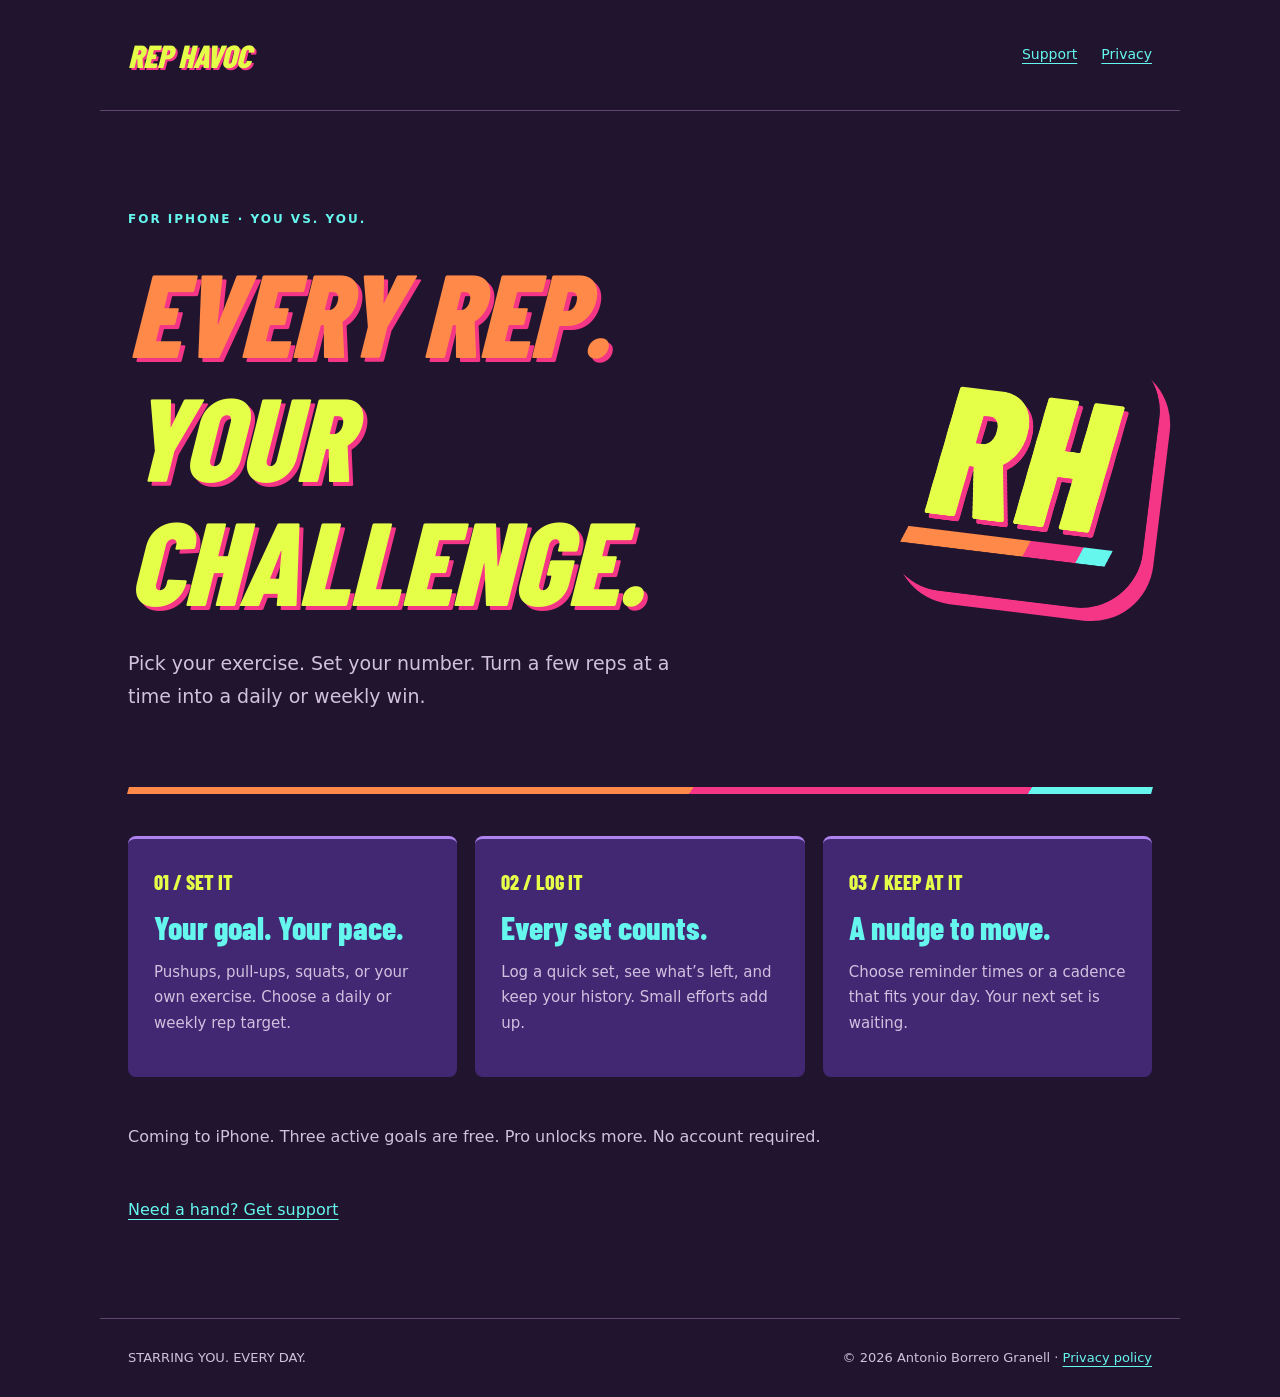
==== index.html @ 08b7188a "Add RepHavoc landing, support and privacy pages" ====
<!doctype html>
<html lang="en"><head><meta charset="utf-8"><meta name="viewport" content="width=device-width,initial-scale=1"><title>RepHavoc — You vs. you.</title><meta name="description" content="Daily and weekly fitness challenges. Set a rep goal, log your sets, and keep showing up. RepHavoc for iPhone."><link rel="icon" href="./assets/icon.png"><link rel="stylesheet" href="./styles.css"></head>
<body><header><a class="brand" href="./">REP HAVOC</a><nav aria-label="Main"><a href="./support.html">Support</a><a href="./privacy.html">Privacy</a></nav></header>
<main><section class="hero"><div><div class="eyebrow">For iPhone · You vs. you.</div><h1><span>Every rep.</span><br>Your challenge.</h1><p>Pick your exercise. Set your number. Turn a few reps at a time into a daily or weekly win.</p></div><img class="icon" src="./assets/icon.png" alt="RepHavoc RH app icon" width="260" height="260"></section><div class="stripe" aria-hidden="true"></div>
<section class="cards" aria-label="How it works"><article class="card"><span class="number">01 / SET IT</span><h2>Your goal. Your pace.</h2><p>Pushups, pull-ups, squats, or your own exercise. Choose a daily or weekly rep target.</p></article><article class="card"><span class="number">02 / LOG IT</span><h2>Every set counts.</h2><p>Log a quick set, see what’s left, and keep your history. Small efforts add up.</p></article><article class="card"><span class="number">03 / KEEP AT IT</span><h2>A nudge to move.</h2><p>Choose reminder times or a cadence that fits your day. Your next set is waiting.</p></article></section>
<p class="availability">Coming to iPhone. Three active goals are free. Pro unlocks more. No account required.</p><p><a href="./support.html">Need a hand? Get support</a></p></main>
<footer><span>STARRING YOU. EVERY DAY.</span><span>© 2026 Antonio Borrero Granell · <a href="./privacy.html">Privacy policy</a></span></footer></body></html>
---- styles.css ----
@font-face{font-family:Barlow;src:url('./assets/display.ttf') format('truetype');font-weight:800;font-display:swap}
:root{color-scheme:dark;--bg:#21142f;--card:#422773;--yellow:#e5ff49;--pink:#f53686;--cyan:#65f7ed;--orange:#ff8948;--text:#fff6e9;--muted:#d1c1df}
*{box-sizing:border-box}body{margin:0;background:var(--bg);color:var(--text);font-family:system-ui,sans-serif;line-height:1.7}a{color:var(--cyan);text-underline-offset:4px}a:focus-visible{outline:3px solid var(--yellow);outline-offset:6px}header,main,footer{max-width:1080px;margin:auto;padding:28px}header{display:flex;justify-content:space-between;align-items:center;gap:24px;border-bottom:1px solid #60466f}.brand{font-family:Barlow,sans-serif;font-size:32px;color:var(--yellow);text-shadow:2px 2px var(--pink);text-decoration:none;font-style:italic}nav{display:flex;gap:24px;flex-wrap:wrap}nav a{font-size:14px}.hero{display:grid;grid-template-columns:1fr 260px;gap:60px;align-items:center;padding:70px 0 56px}.eyebrow{color:var(--cyan);text-transform:uppercase;font-size:12px;font-weight:800;letter-spacing:2px}h1,h2,h3{line-height:1.05}h1{font-family:Barlow,sans-serif;font-size:clamp(64px,10vw,118px);font-style:italic;text-transform:uppercase;letter-spacing:-1px;margin:20px 0 26px;color:var(--yellow);text-shadow:4px 4px var(--pink)}h1 span{color:var(--orange)}.hero p{max-width:550px;color:var(--muted);font-size:19px}.icon{width:100%;border-radius:24%;transform:rotate(7deg);box-shadow:12px 12px 0 var(--pink)}.stripe{height:7px;background:linear-gradient(110deg,var(--orange) 55%,var(--pink) 55% 88%,var(--cyan) 88%);transform:skewX(-15deg);margin-bottom:42px}.cards{display:grid;grid-template-columns:repeat(3,1fr);gap:18px}.card{padding:26px;background:var(--card);border-top:3px solid #ae82ee;border-radius:8px}.card h2{font-family:Barlow,sans-serif;font-size:32px;color:var(--cyan);margin:12px 0}.card p{color:var(--muted);font-size:15px}.number{font-family:Barlow,sans-serif;color:var(--yellow);font-size:20px}.availability{padding:30px 0;color:var(--muted)}.document{max-width:780px;padding-top:50px}.document h1{font-size:64px;text-shadow:2px 2px var(--pink)}.document h2{font-family:Barlow,sans-serif;color:var(--cyan);font-size:32px;margin-top:40px}.document p{color:var(--muted)}footer{border-top:1px solid #60466f;margin-top:50px;display:flex;justify-content:space-between;gap:24px;font-size:13px;color:var(--muted)}@media(max-width:650px){header,main,footer{padding:22px}header{align-items:flex-start;flex-direction:column;gap:12px}.hero{grid-template-columns:1fr;padding:38px 0;gap:24px}.hero .icon{width:110px;grid-row:1;justify-self:end}.hero h1{margin-top:12px}.cards{grid-template-columns:1fr}.document h1{font-size:50px}footer{flex-direction:column}}
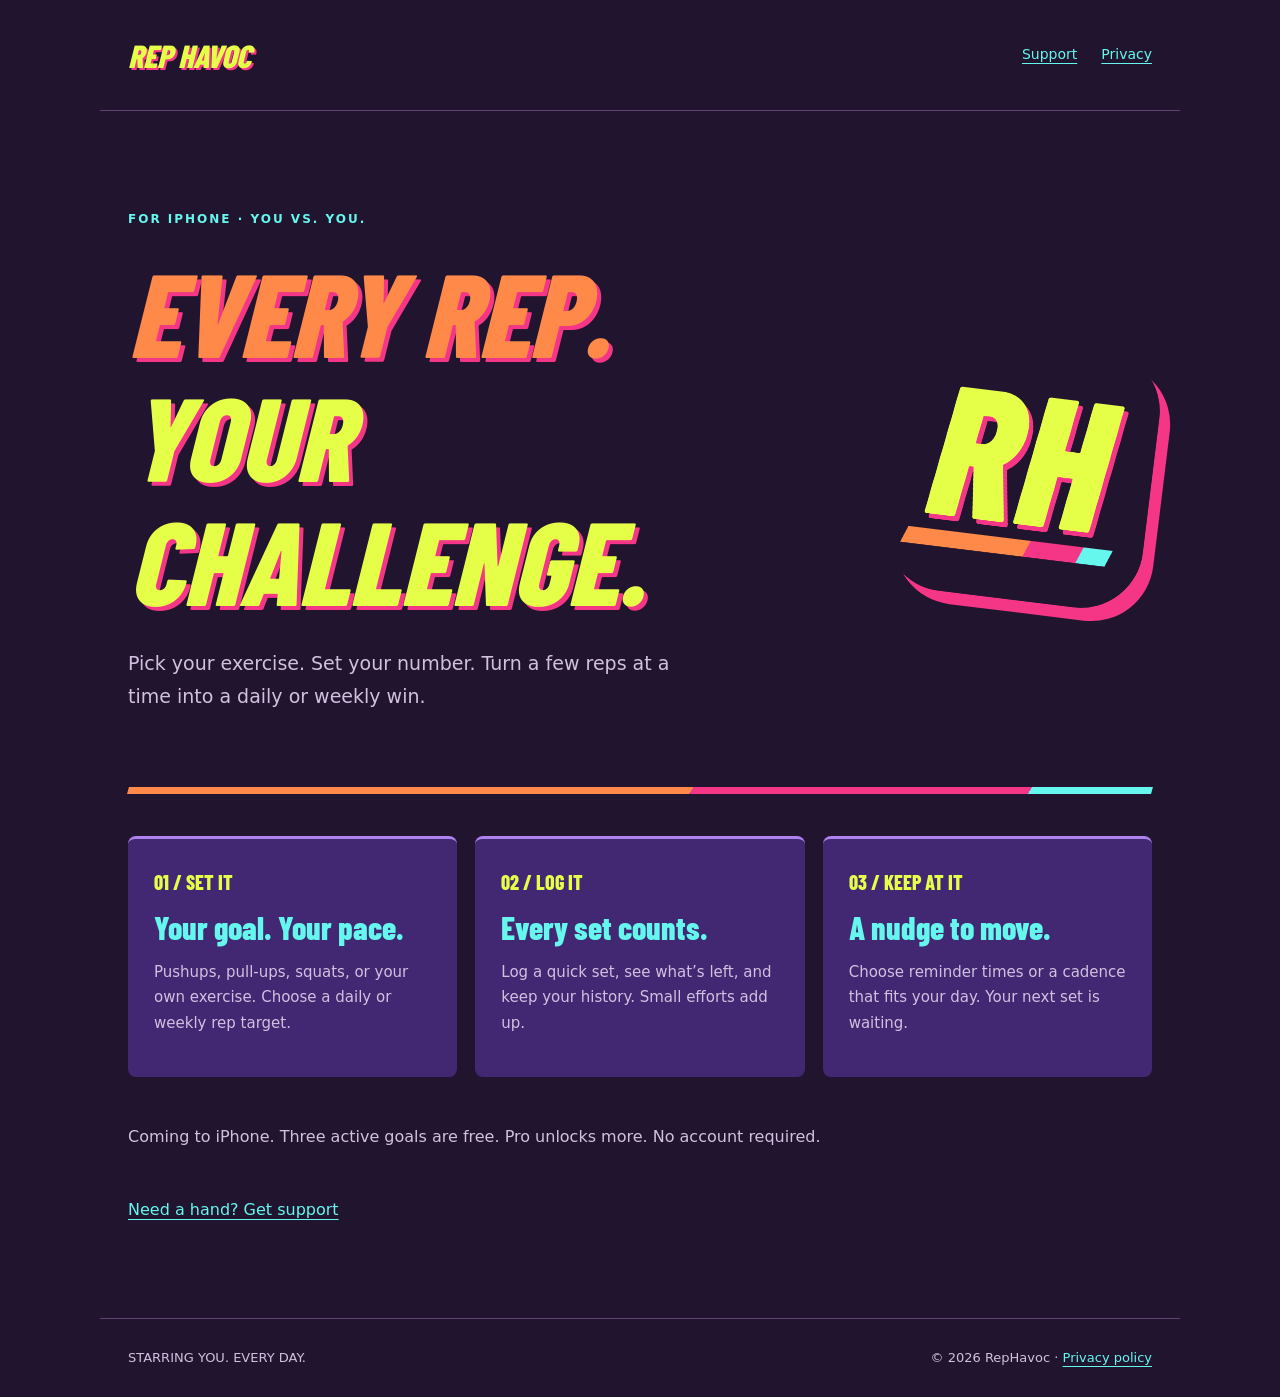
==== commit 80847de5: "Use RepHavoc branding throughout website" ====
--- a/index.html
+++ b/index.html
@@ -4,4 +4,4 @@
 <main><section class="hero"><div><div class="eyebrow">For iPhone · You vs. you.</div><h1><span>Every rep.</span><br>Your challenge.</h1><p>Pick your exercise. Set your number. Turn a few reps at a time into a daily or weekly win.</p></div><img class="icon" src="./assets/icon.png" alt="RepHavoc RH app icon" width="260" height="260"></section><div class="stripe" aria-hidden="true"></div>
 <section class="cards" aria-label="How it works"><article class="card"><span class="number">01 / SET IT</span><h2>Your goal. Your pace.</h2><p>Pushups, pull-ups, squats, or your own exercise. Choose a daily or weekly rep target.</p></article><article class="card"><span class="number">02 / LOG IT</span><h2>Every set counts.</h2><p>Log a quick set, see what’s left, and keep your history. Small efforts add up.</p></article><article class="card"><span class="number">03 / KEEP AT IT</span><h2>A nudge to move.</h2><p>Choose reminder times or a cadence that fits your day. Your next set is waiting.</p></article></section>
 <p class="availability">Coming to iPhone. Three active goals are free. Pro unlocks more. No account required.</p><p><a href="./support.html">Need a hand? Get support</a></p></main>
-<footer><span>STARRING YOU. EVERY DAY.</span><span>© 2026 Antonio Borrero Granell · <a href="./privacy.html">Privacy policy</a></span></footer></body></html>
+<footer><span>STARRING YOU. EVERY DAY.</span><span>© 2026 RepHavoc · <a href="./privacy.html">Privacy policy</a></span></footer></body></html>
